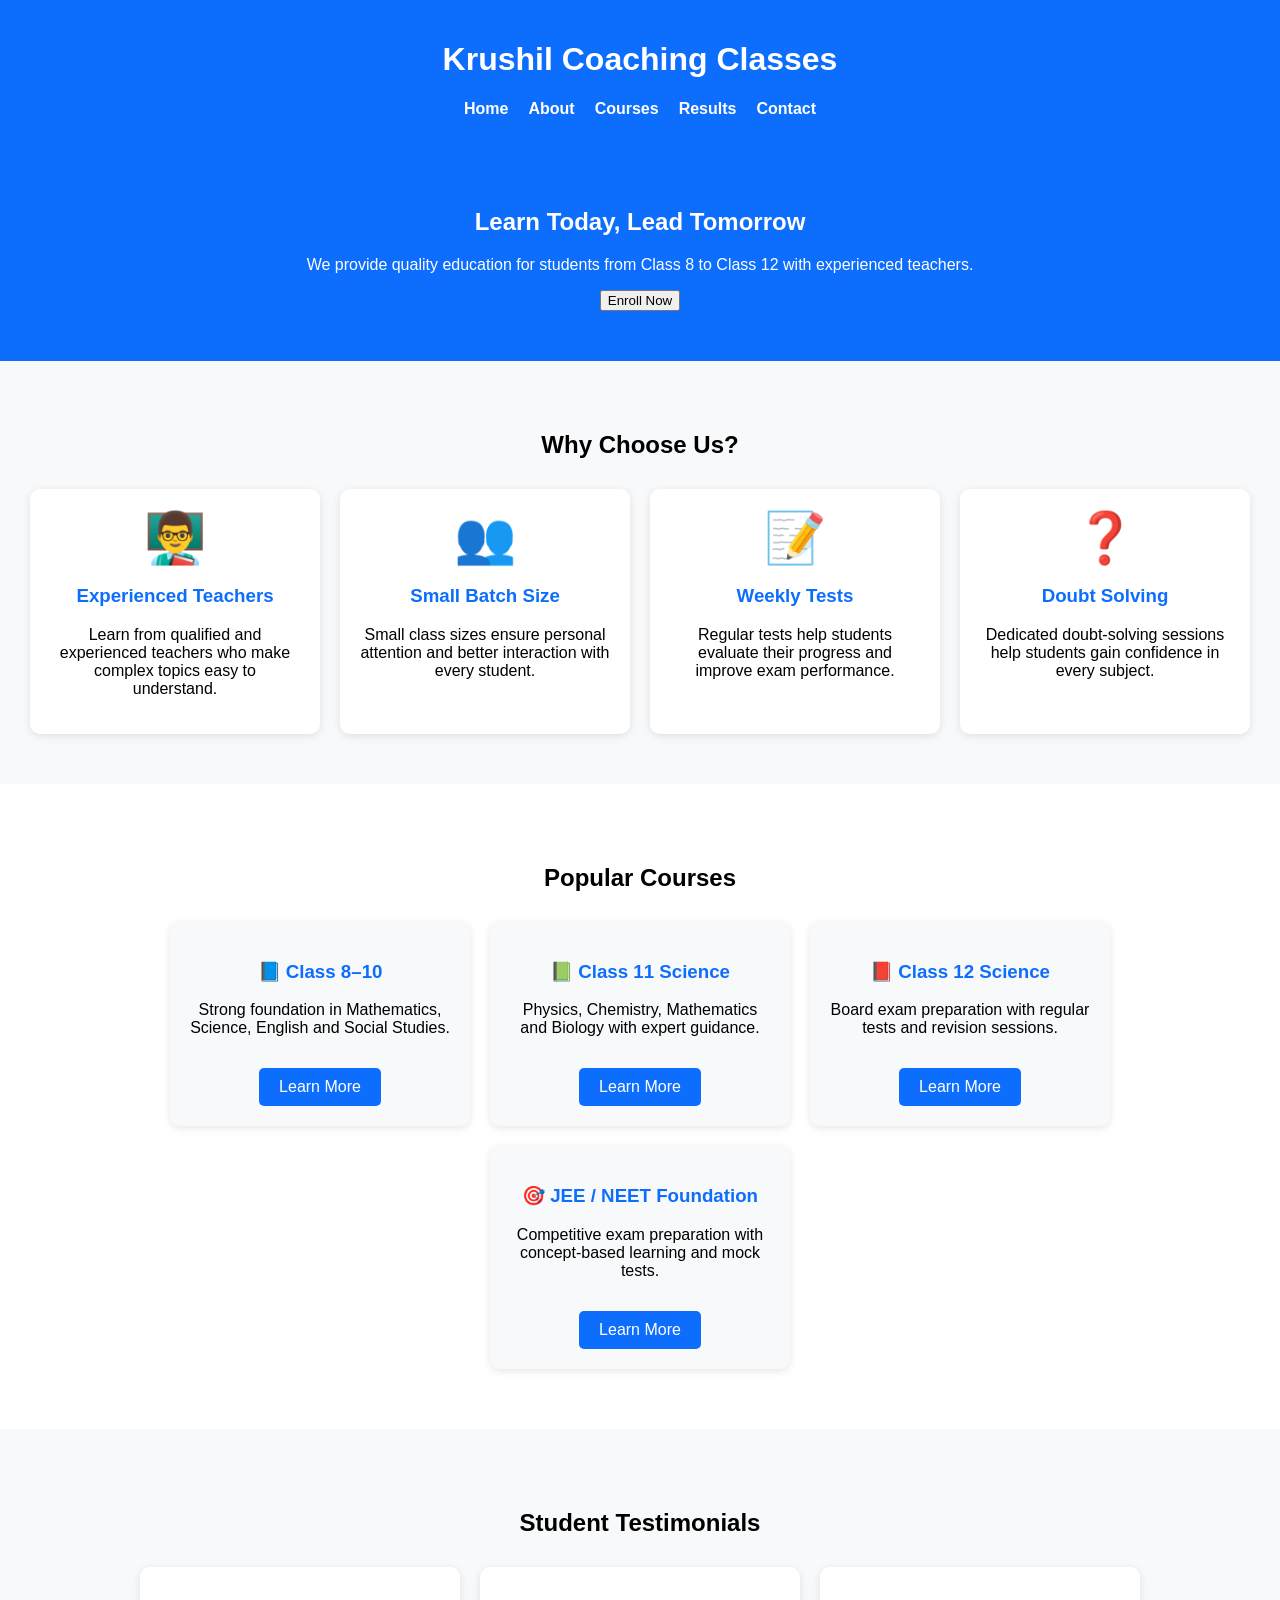
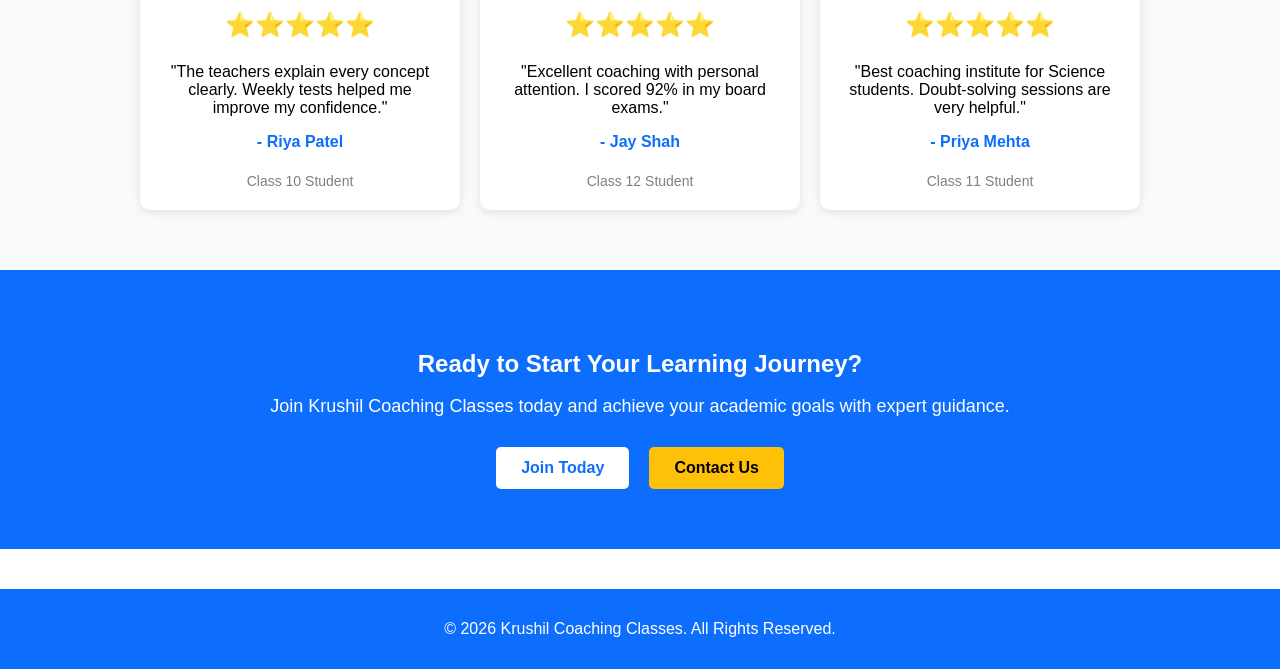
==== index.html @ f56f57a9 "Add files via upload" ====
<!DOCTYPE html>
<html lang="en">

<head>
    <meta charset="UTF-8">
    <meta name="viewport" content="width=device-width, initial-scale=1.0">
    <title>Krushil Coaching Classes</title>
    <link rel="stylesheet" href="style.css">
</head>

<body>

    <header>
        <h1>Krushil Coaching Classes</h1>

        <nav>
            <a href="index.html">Home</a>
            <a href="about.html">About</a>
            <a href="courses.html">Courses</a>
            <a href="results.html">Results</a>
            <a href="contact.html">Contact</a>
        </nav>
    </header>

    <section class="hero">
        <h2>Learn Today, Lead Tomorrow</h2>

        <p>
            We provide quality education for students from
            Class 8 to Class 12 with experienced teachers.
        </p>

        <button>Enroll Now</button>
    </section>
    <section class="why-choose-us">

        <h2>Why Choose Us?</h2>

        <div class="features">

            <div class="feature-card">
                <div class="icon">👨‍🏫</div>
                <h3>Experienced Teachers</h3>
                <p>Learn from qualified and experienced teachers who make complex topics easy to understand.</p>
            </div>

            <div class="feature-card">
                <div class="icon">👥</div>
                <h3>Small Batch Size</h3>
                <p>Small class sizes ensure personal attention and better interaction with every student.</p>
            </div>

            <div class="feature-card">
                <div class="icon">📝</div>
                <h3>Weekly Tests</h3>
                <p>Regular tests help students evaluate their progress and improve exam performance.</p>
            </div>

            <div class="feature-card">
                <div class="icon">❓</div>
                <h3>Doubt Solving</h3>
                <p>Dedicated doubt-solving sessions help students gain confidence in every subject.</p>
            </div>

        </div>

    </section>
    <section class="popular-courses">

        <h2>Popular Courses</h2>

        <div class="courses-container">

            <div class="course-card">
                <h3>📘 Class 8–10</h3>
                <p>
                    Strong foundation in Mathematics, Science, English and Social Studies.
                </p>
                <a href="courses.html#class8" class="learn-btn">
                    Learn More
                </a>

            </div>

            <div class="course-card">
                <h3>📗 Class 11 Science</h3>
                <p>
                    Physics, Chemistry, Mathematics and Biology with expert guidance.
                </p>
                <a href="courses.html#class11" class="learn-btn">
                    Learn More
                </a>
            </div>

            <div class="course-card">
                <h3>📕 Class 12 Science</h3>
                <p>
                    Board exam preparation with regular tests and revision sessions.
                </p>
                <a href="courses.html#class12" class="learn-btn">
                    Learn More
                </a>
            </div>

            <div class="course-card">
                <h3>🎯 JEE / NEET Foundation</h3>
                <p>
                    Competitive exam preparation with concept-based learning and mock tests.
                </p>
                <a href="courses.html#jee" class="learn-btn">
                    Learn More
                </a>
            </div>

        </div>

    </section>
    <section class="testimonials">

        <h2>Student Testimonials</h2>

        <div class="testimonial-container">

            <div class="testimonial-card">
                <h3>⭐⭐⭐⭐⭐</h3>
                <p>
                    "The teachers explain every concept clearly.
                    Weekly tests helped me improve my confidence."
                </p>

                <h4>- Riya Patel</h4>
                <span>Class 10 Student</span>
            </div>

            <div class="testimonial-card">
                <h3>⭐⭐⭐⭐⭐</h3>
                <p>
                    "Excellent coaching with personal attention.
                    I scored 92% in my board exams."
                </p>

                <h4>- Jay Shah</h4>
                <span>Class 12 Student</span>
            </div>

            <div class="testimonial-card">
                <h3>⭐⭐⭐⭐⭐</h3>
                <p>
                    "Best coaching institute for Science students.
                    Doubt-solving sessions are very helpful."
                </p>

                <h4>- Priya Mehta</h4>
                <span>Class 11 Student</span>
            </div>

        </div>

    </section>
    <section class="cta">

        <h2>Ready to Start Your Learning Journey?</h2>

        <p>
            Join Krushil Coaching Classes today and achieve your academic goals with expert guidance.
        </p>

        <div class="cta-buttons">

            <a href="contact.html" class="btn-primary">
                Join Today
            </a>

            <a href="contact.html" class="btn-secondary">
                Contact Us
            </a>

        </div>

    </section>
    <footer>
        <p>&copy; 2026 Krushil Coaching Classes. All Rights Reserved.</p>
    </footer>

    <script src="script.js"></script>

</body>

</html>
---- style.css ----
body {
    margin: 0;
    font-family: Arial, sans-serif;
}

header {
    background: #0d6efd;
    color: white;
    text-align: center;
    padding: 20px;
}

nav {
    display: flex;
    justify-content: center;
    gap: 20px;
    flex-wrap: wrap;
}

nav a {
    color: white;
    text-decoration: none;
    font-weight: bold;
}

.hero {
    background: #0d6efd;
    color: white;
    text-align: center;
    padding: 50px 20px;
}

.learn-btn {
    display: inline-block;
    margin-top: 15px;
    background: #0d6efd;
    color: white;
    text-decoration: none;
    padding: 10px 20px;
    border-radius: 5px;
    transition: 0.3s;
}

.learn-btn:hover {
    background: #084298;
}

footer {
    background: #0d6efd;
    color: white;
    text-align: center;
    padding: 15px;
    margin-top: 40px;
}

/* Why Choose Us */

.why-choose-us {
    padding: 50px 20px;
    text-align: center;
    background: #f8f9fa;
}

.features {
    display: flex;
    justify-content: center;
    flex-wrap: wrap;
    gap: 20px;
    margin-top: 30px;
}

.feature-card {
    width: 250px;
    background: white;
    padding: 20px;
    border-radius: 10px;
    box-shadow: 0 2px 8px rgba(0, 0, 0, 0.1);
    transition: 0.3s;
}

.feature-card:hover {
    transform: translateY(-8px);
    box-shadow: 0 8px 20px rgba(0, 0, 0, 0.2);
}

.feature-card h3 {
    color: #0d6efd;
}

.icon {
    font-size: 50px;
    margin-bottom: 15px;
}

/* Popular Courses */

.popular-courses {
    padding: 60px 20px;
    background: #ffffff;
    text-align: center;
}

.courses-container {
    display: flex;
    justify-content: center;
    flex-wrap: wrap;
    gap: 20px;
    margin-top: 30px;
}

.course-card {
    width: 260px;
    background: #f8f9fa;
    padding: 20px;
    border-radius: 10px;
    box-shadow: 0 2px 8px rgba(0, 0, 0, 0.1);
    transition: 0.3s;
}

.course-card:hover {
    transform: translateY(-8px);
    box-shadow: 0 8px 20px rgba(0, 0, 0, 0.2);
}

.course-card h3 {
    color: #0d6efd;
}

.course-card button {
    margin-top: 15px;
    background: #0d6efd;
    color: white;
    border: none;
    padding: 10px 20px;
    border-radius: 5px;
    cursor: pointer;
    font-size: 16px;
}

.course-card button:hover {
    background: #084298;
}

/* Student Testimonials */

.testimonials {
    padding: 60px 20px;
    background: #f8f9fa;
    text-align: center;
}

.testimonial-container {
    display: flex;
    justify-content: center;
    flex-wrap: wrap;
    gap: 20px;
    margin-top: 30px;
}

.testimonial-card {
    width: 280px;
    background: white;
    padding: 20px;
    border-radius: 10px;
    box-shadow: 0 2px 8px rgba(0, 0, 0, 0.1);
    transition: 0.3s;
}

.testimonial-card:hover {
    transform: translateY(-8px);
    box-shadow: 0 8px 20px rgba(0, 0, 0, 0.2);
}

.testimonial-card h3 {
    font-size: 24px;
}

.testimonial-card h4 {
    color: #0d6efd;
    margin-top: 15px;
}

.testimonial-card span {
    color: gray;
    font-size: 14px;
}

/* Call To Action */

.cta {
    background: #0d6efd;
    color: white;
    text-align: center;
    padding: 60px 20px;
}

.cta h2 {
    margin-bottom: 15px;
}

.cta p {
    margin-bottom: 30px;
    font-size: 18px;
}

.cta-buttons {
    display: flex;
    justify-content: center;
    gap: 20px;
    flex-wrap: wrap;
}

.btn-primary,
.btn-secondary {
    text-decoration: none;
    padding: 12px 25px;
    border-radius: 5px;
    font-weight: bold;
    transition: 0.3s;
}

.btn-primary {
    background: white;
    color: #0d6efd;
}

.btn-primary:hover {
    background: #e9ecef;
}

.btn-secondary {
    background: #ffc107;
    color: black;
}

.btn-secondary:hover {
    background: #e0a800;
}

.about-hero {
    background: #0d6efd;
    color: white;
    text-align: center;
    padding: 60px 20px;
}

.about-story {
    padding: 50px 20px;
    text-align: center;
}

section {
    text-align: center;
    padding: 50px;
}

/* Our Achievements */

.achievements {
    padding: 60px 20px;
    background: #f8f9fa;
    text-align: center;
}

.achievement-container {
    display: flex;
    justify-content: center;
    flex-wrap: wrap;
    gap: 20px;
    margin-top: 30px;
}

.achievement-card {
    width: 220px;
    background: white;
    padding: 25px;
    border-radius: 10px;
    box-shadow: 0 2px 8px rgba(0, 0, 0, 0.1);
    transition: 0.3s;
}

.achievement-card:hover {
    transform: translateY(-8px);
    box-shadow: 0 8px 20px rgba(0, 0, 0, 0.2);
}

.achievement-card h3 {
    font-size: 36px;
    color: #0d6efd;
    margin-bottom: 10px;
}

.achievement-card p {
    font-size: 16px;
}

/* Courses Hero */

.courses-hero {
    background: #0d6efd;
    color: white;
    text-align: center;
    padding: 60px 20px;
}

#class8 ul {
    text-align: left;
    display: inline-block;
    margin-top: 20px;
    padding-left: 20px;
}

#class8 li {
    margin-bottom: 10px;
}

#trust ul {
    text-align: left;
    display: inline-block;
    margin-top: 20px;
    padding-left: 20px;
}

#trust li {
    margin-bottom: 10px;
}

/* ============================= */
/* Course Fees */
/* ============================= */

.fees {
    padding: 60px 20px;
    text-align: center;
    background: #f8f9fa;
}

.fees h2 {
    color: #0d6efd;
    margin-bottom: 30px;
    font-size: 36px;
}

.fees table {
    width: 80%;
    max-width: 900px;
    margin: 0 auto;
    border-collapse: collapse;
    background: white;
    border-radius: 10px;
    overflow: hidden;
    box-shadow: 0 5px 15px rgba(0, 0, 0, 0.1);
}

.fees th {
    background: #0d6efd;
    color: white;
    padding: 18px;
    font-size: 18px;
}

.fees td {
    padding: 15px;
    border-bottom: 1px solid #ddd;
    font-size: 17px;
}

.fees tr:nth-child(even) {
    background: #f8f9fa;
}

.fees tr:hover {
    background: #dbeafe;
    transition: 0.3s;
}

/* Enroll Button */

.enroll-btn {
    display: inline-block;
    background: #0d6efd;
    color: white;
    text-decoration: none;
    padding: 8px 16px;
    border-radius: 5px;
    font-size: 15px;
    font-weight: bold;
    transition: 0.3s;
}

.enroll-btn:hover {
    background: #084298;
    transform: scale(1.05);
}

/* Contact Hero */

.contact-hero {

    background: #0d6efd;
    color: white;
    text-align: center;
    padding: 50px 20px;

}

.contact-hero h2 {

    font-size: 40px;
    margin-bottom: 15px;

}

.contact-info,
.contactForm,
.map,
.hours,
.social {

    padding: 60px 20px;
    text-align: center;

}

.contactForm form {

    max-width: 600px;
    margin: auto;

}

.contactForm input,
.contactForm textarea {

    width: 100%;
    padding: 15px;
    margin: 10px 0;

}

.contactForm button {

    background: #0d6efd;
    color: white;
    padding: 12px 30px;
    border: none;
    cursor: pointer;

}

.contactForm button:hover {

    background: #084298;

}

/* ============================= */
/* Responsive Design */
/* ============================= */

@media(max-width:768px) {

    .contactForm form {

        width: 95%;

    }

    .features {

        flex-direction: column;
        align-items: center;

    }

    .feature-card {

        width: 90%;

    }

    .courses-container {
        flex-direction: column;
        align-items: center;
    }

    .course-card {
        width: 90%;
    }

    .testimonial-container {
        flex-direction: column;
        align-items: center;
    }

    .testimonial-card {
        width: 90%;
    }

    .cta-buttons {
        flex-direction: column;
        align-items: center;
    }

    .btn-primary,
    .btn-secondary {
        width: 220px;
        text-align: center;
    }

    .mission {
        flex-direction: column;
    }

    .faculty-card {
        width: 90%;
    }

    .achievement-container {
        flex-direction: column;
        align-items: center;
    }

    .achievement-card {
        width: 90%;
    }

    .course-container {

        flex-direction: column;

        align-items: center;

    }

    .course-box {

        width: 90%;

    }

    table {

        display: block;

        overflow-x: auto;

    }

    .fees table {
        width: 100%;
        display: block;
        overflow-x: auto;
    }

    .fees th,
    .fees td {
        white-space: nowrap;
    }

    .enroll-btn {
        font-size: 14px;
        padding: 8px 12px;
    }

}
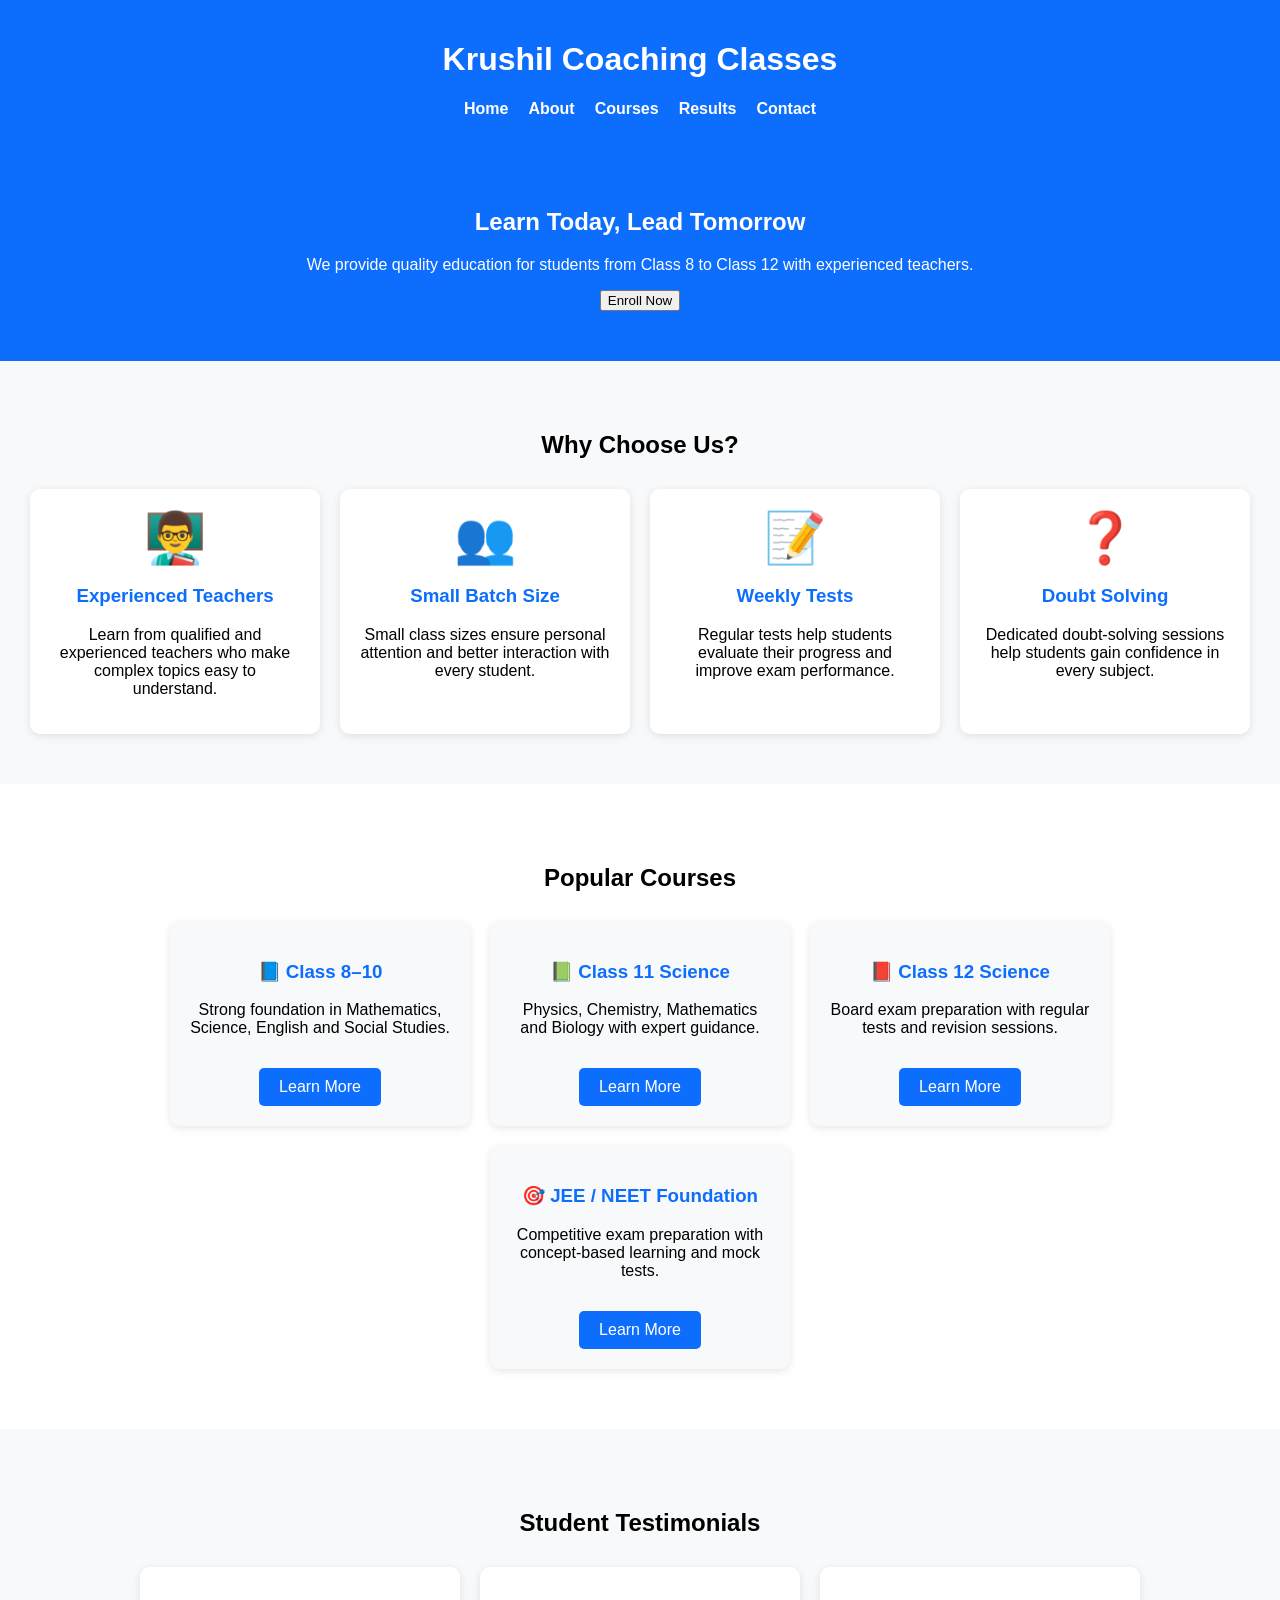
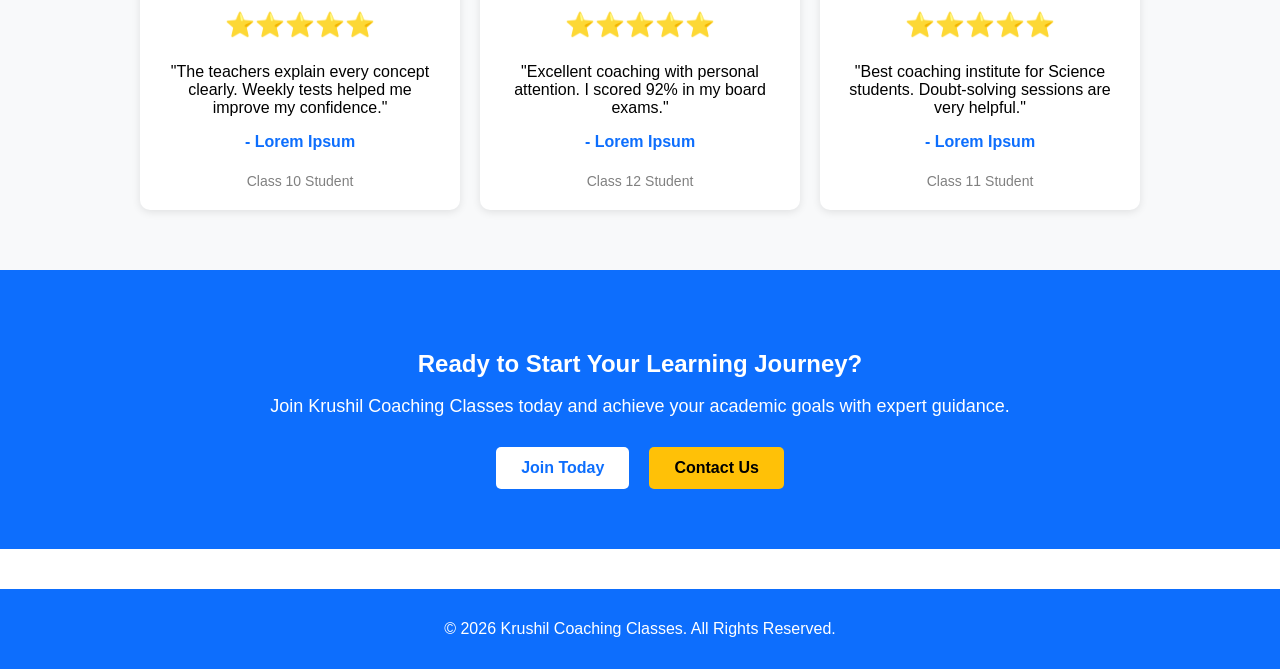
==== commit 7d61508e: "Add files via upload" ====
--- a/index.html
+++ b/index.html
@@ -128,7 +128,7 @@
                     Weekly tests helped me improve my confidence."
                 </p>
 
-                <h4>- Riya Patel</h4>
+                <h4>- Lorem Ipsum</h4>
                 <span>Class 10 Student</span>
             </div>
 
@@ -139,7 +139,7 @@
                     I scored 92% in my board exams."
                 </p>
 
-                <h4>- Jay Shah</h4>
+                <h4>- Lorem Ipsum</h4>
                 <span>Class 12 Student</span>
             </div>
 
@@ -150,7 +150,7 @@
                     Doubt-solving sessions are very helpful."
                 </p>
 
-                <h4>- Priya Mehta</h4>
+                <h4>- Lorem Ipsum</h4>
                 <span>Class 11 Student</span>
             </div>
 
--- a/style.css
+++ b/style.css
@@ -23,6 +23,13 @@
     font-weight: bold;
 }
 
+.result {
+    background: #0d6efd;
+    color: white;
+    text-align: center;
+    padding: 50px 20px;
+}
+
 .hero {
     background: #0d6efd;
     color: white;
@@ -54,6 +61,15 @@
 }
 
 /* Why Choose Us */
+
+.true {
+    list-style: none;
+    padding: 0;
+}
+
+.true li {
+    margin: 15px 0;
+}
 
 .why-choose-us {
     padding: 50px 20px;
@@ -255,6 +271,17 @@
 }
 
 /* Our Achievements */
+
+.achievements ul {
+    list-style: none;
+    padding: 0;
+    margin: 0;
+}
+
+.achievements li {
+    margin: 15px 0;
+    font-size: 20px;
+}
 
 .achievements {
     padding: 60px 20px;
@@ -455,6 +482,125 @@
 }
 
 /* ============================= */
+/* Results Hero Banner */
+/* ============================= */
+
+.results-hero {
+    background: #0d6efd;
+    color: white;
+    text-align: center;
+    padding: 50px 20px;
+}
+
+.results-stats {
+    padding: 50px 20px;
+    text-align: center;
+}
+
+.results-hero h1 {
+    font-size: 48px;
+    margin-bottom: 20px;
+}
+
+.results-hero p {
+    font-size: 20px;
+    max-width: 700px;
+    margin: 0 auto 30px;
+    line-height: 1.6;
+}
+
+.hero-btn {
+    display: inline-block;
+    background: white;
+    color: #0d6efd;
+    text-decoration: none;
+    padding: 14px 30px;
+    font-size: 18px;
+    font-weight: bold;
+    border-radius: 6px;
+    transition: 0.3s ease;
+}
+
+.hero-btn:hover {
+    background: #f1f1f1;
+    transform: translateY(-3px);
+}
+
+
+.results-stats {
+    display: flex;
+    justify-content: center;
+    gap: 30px;
+    flex-wrap: wrap;
+    padding: 60px 20px;
+    background: #f8f9fa;
+}
+
+.stat-card {
+    width: 220px;
+    background: white;
+    padding: 25px;
+    border-radius: 10px;
+    box-shadow: 0 5px 15px rgba(0, 0, 0, 0.1);
+    transition: .3s;
+}
+
+.stat-card:hover {
+    transform: translateY(-8px);
+}
+
+.stat-card h2 {
+    color: #0d6efd;
+    font-size: 40px;
+}
+
+.rankers {
+    padding: 60px 20px;
+    text-align: center;
+}
+
+.ranker-card {
+    display: inline-block;
+    width: 260px;
+    margin: 20px;
+    background: white;
+    padding: 20px;
+    border-radius: 10px;
+    box-shadow: 0 5px 15px rgba(0, 0, 0, .1);
+}
+
+.ranker-card img {
+    width: 120px;
+    height: 120px;
+    border-radius: 50%;
+    object-fit: cover;
+}
+
+.gallery-grid {
+    display: grid;
+    grid-template-columns: repeat(auto-fit, minmax(250px, 1fr));
+    gap: 20px;
+}
+
+.gallery-grid img {
+    width: 100%;
+    border-radius: 10px;
+}
+
+/* .results-hero {
+    background:
+        linear-gradient(rgba(13, 110, 253, 0.8),
+            rgba(10, 88, 202, 0.8)),
+        url("images/results-banner.jpg");
+
+    background-size: cover;
+    background-position: center;
+    color: white;
+    text-align: center;
+    padding: 120px 20px;
+} */
+
+/* ============================= */
 /* Responsive Design */
 /* ============================= */
 
@@ -563,4 +709,21 @@
         padding: 8px 12px;
     }
 
+    .results-hero {
+        padding: 70px 20px;
+    }
+
+    .results-hero h1 {
+        font-size: 34px;
+    }
+
+    .results-hero p {
+        font-size: 17px;
+    }
+
+    .hero-btn {
+        padding: 12px 24px;
+        font-size: 16px;
+    }
+
 }
